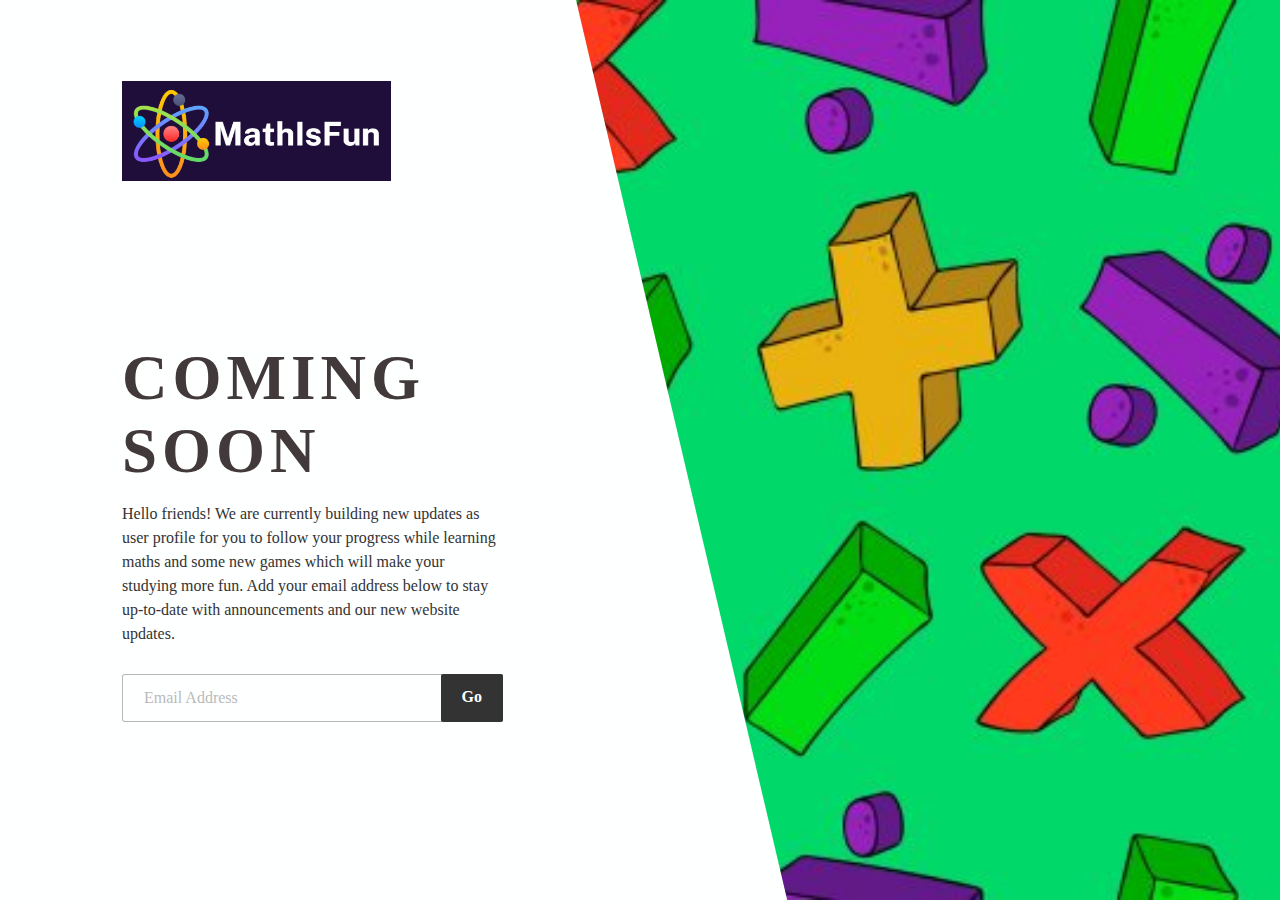
==== comingsoon.html @ f25f37a9 "Initial commit" ====
<!DOCTYPE html>
<html lang="en">
<head>
    <meta charset="UTF-8">
    <meta http-equiv="X-UA-Compatible" content="IE=edge">
    <meta name="viewport" content="width=device-width, initial-scale=1.0">
    <title>MathIsFun</title>

     <!-- CSS only -->
     <link href="https://cdn.jsdelivr.net/npm/bootstrap@5.2.0-beta1/dist/css/bootstrap.min.css" rel="stylesheet" integrity="sha384-0evHe/X+R7YkIZDRvuzKMRqM+OrBnVFBL6DOitfPri4tjfHxaWutUpFmBp4vmVor" crossorigin="anonymous">
     <!-- JavaScript Bundle with Popper -->
     <script src="https://cdn.jsdelivr.net/npm/bootstrap@5.2.0-beta1/dist/js/bootstrap.bundle.min.js" integrity="sha384-pprn3073KE6tl6bjs2QrFaJGz5/SUsLqktiwsUTF55Jfv3qYSDhgCecCxMW52nD2" crossorigin="anonymous"></script>
 
 <style>
    @font-face {
    font-family: 'AdiHaus';
    src: url('https://assets.codepen.io/6060109/adihaus_regular.ttf') format('truetype');
    font-weight: normal;
    font-style: normal;
}

@font-face {
    font-family: "AdiHaus";
    src: url("https://assets.codepen.io/6060109/adihaus_bold.ttf") format("truetype");
    font-weight: bold;
    font-style: normal;
}

*, *::before, *::after {
    box-sizing: border-box;
    border-style: none;
    list-style: none;
    margin: 0;
    padding: 0;
    text-decoration: none;
}
  
:root {
    --theme-color-black: #333333; /* rgba(51, 51, 51, 1) */
    --theme-color-brown: #423A3A; 
    --theme-color-red: #CD3A24;
    --theme-color-white: #FEFFFF; /* rgba(254, 255, 255, 1) */
}
  
/* ---------- MAIN BODY DECLERATIONS ---------- */

html, body {
    background-color: var(--theme-color-white);
    font-family: "AdiHaus";
    font-size: 14px;
    height: 100%;
    width: 100%;
}

input {
    font-family: 'AdiHaus';
}

.mobile-container {
    margin: 0 auto;
    max-width: 500px;
    min-width: 300px;
}

.hero-image-desktop {
    display: none;
}

/* ---------- HERO BANNER DECLERATIONS ---------- */
.hero-banner {
    align-items: center;
    display: flex;
    flex-direction: column;
}

.hero-banner .logo-wrapper {
    height: auto;
    margin: 0 auto;
    padding: 1rem 0;
    width: auto;
}
    
    .logo-wrapper img {
        display: block;
        height: 2.5rem;
        margin: 0 auto;
        width: auto;
    }

.hero-banner .hero-image {
    background-size: cover;
    background-repeat: no-repeat;
    background-position: center;
    height: 376px;
    width: 100%;
}

/* ---------- TEXT INFO DECLERATIONS ---------- */
.text-info {
    align-items: center;
    display: flex;
    flex-direction: column;
    text-align: center;
    width: 100%;
}

    .text-info > * {
        padding: 0 2.5rem 1rem;
    }

    /* intended for the first h2 within .text-info */
    .text-info h2:nth-child(1) {
        color: var(--theme-color-red);
        font-weight: normal;
        
    }

    .text-info h2 {
        font-size: 3.5rem;
        font-weight: bold;
        color: var(--theme-color-brown);
        letter-spacing: 5px;
        text-transform: uppercase;
    }

    .text-info p {
        color: var(--theme-color-black);
        line-height: 24px;
    }

    .text-info .email-signup {
        margin: 1rem 0 6rem;
        position: relative;
        width: 100%;
    }
    
        .email-signup .email-input {
            border: 1px solid rgba(51, 51, 51, .7);
            border-radius: 3px;
            padding: 1rem 1.5rem;
            opacity: .5;
            width: 100%;
        }

        .email-signup .email-input:focus {
            background-color: var(--theme-color-white);
            outline: 2px solid var(--theme-color-black);
            opacity: 1;
        }

        .email-signup .email-submit {
            background-color: var(--theme-color-black);
            border-bottom: 1px solid var(--theme-color-black);
            border-radius: 2px;
            color: var(--theme-color-white);
            cursor: pointer;
            font-weight: bold;
            opacity: 1;
            padding: 1rem 1.5rem;
            position: absolute;
            right: 0;
            margin-right: 2.5rem;
            z-index: 10;
        }

@media only screen and (min-width: 768px) {
    body {
        background-image: url(https://assets.codepen.io/6060109/destop-bg.png);
        background-position: center;
        background-repeat: no-repeat;
        background-size: cover;
        display: flex;
        flex-direction: row;
        height: 100%;
    }

    main {
        display: flex;
        flex-direction: column;
        height: inherit;
        max-width: 100%;
        margin: 0 auto;
        padding-left: 3.5rem;
    }

    .mobile-container {
        width: 45vw;
        display: flex;
        flex-direction: column;
        justify-content: space-around;
    }

    .hero-banner .logo-wrapper {
        margin-left: 3.5rem;
        width: 100%;
        display: flex;
        align-items: start;
        flex-direction: column;
    }
        .logo-wrapper img {
            margin: 0 0 0;
            padding-left: 2.5rem;
        }

    .hero-image {
        display: none;
    }

    .text-info {
        text-align: left;
        align-items: start;
    }
    
        .text-info h2 {
            font-size: 4.5rem;
        }

        .text-info p {
            font-size: 16px;
        }

        .text-info input {
            font-size: 16px;
        }
  
        .text-info .email-signup {
            margin: 1rem 0 7rem;
        }

    .hero-image-desktop {
        display: block;
        height: 100%;
        width: 55vw;
    }

    .hero-image-desktop img {
        clip-path: polygon(0 0, 100% 0, 100% 100%, 30% 100%);
        height: 100%;
        object-fit: cover;
        width: 100%;
    }
  
    .email-signup .email-submit {
        border-bottom: 2px solid var(--theme-color-black);
    }
}
 </style>
 
    </head>
    
 <body>

<div class="mobile-container">
    <header>
      <section class="hero-banner">
        <div class="logo-wrapper">
            <a href="index.html">
          <img src="images/mainlogo.png" alt="Main logo." style="height:100px" width="230px">
        </a>
        </div>
      </section>
    </header>
    <main>
      <article class="text-info">
        <h2></h2>
        <h2>Coming<br>Soon</h2>
        <p>Hello friends! We are currently building new updates as user profile for you to follow your progress while learning maths and some new games which will make your studying more fun. Add your email address below to stay up-to-date with announcements and our new website updates.</p>
        <section class = "email-signup">
          <form>
            <input class="email-input" type="email" required placeholder="Email Address" name="email-address">
            <input class="email-submit" value="Go" type="submit" text="Go" for="email-address"> 
          </form>
        </section>
      </article>
    </main>
  </div>
  <div class="hero-image-desktop">
    <img src="images/template.jpg" alt="background pic">
  </div>

  </body>
  </html>
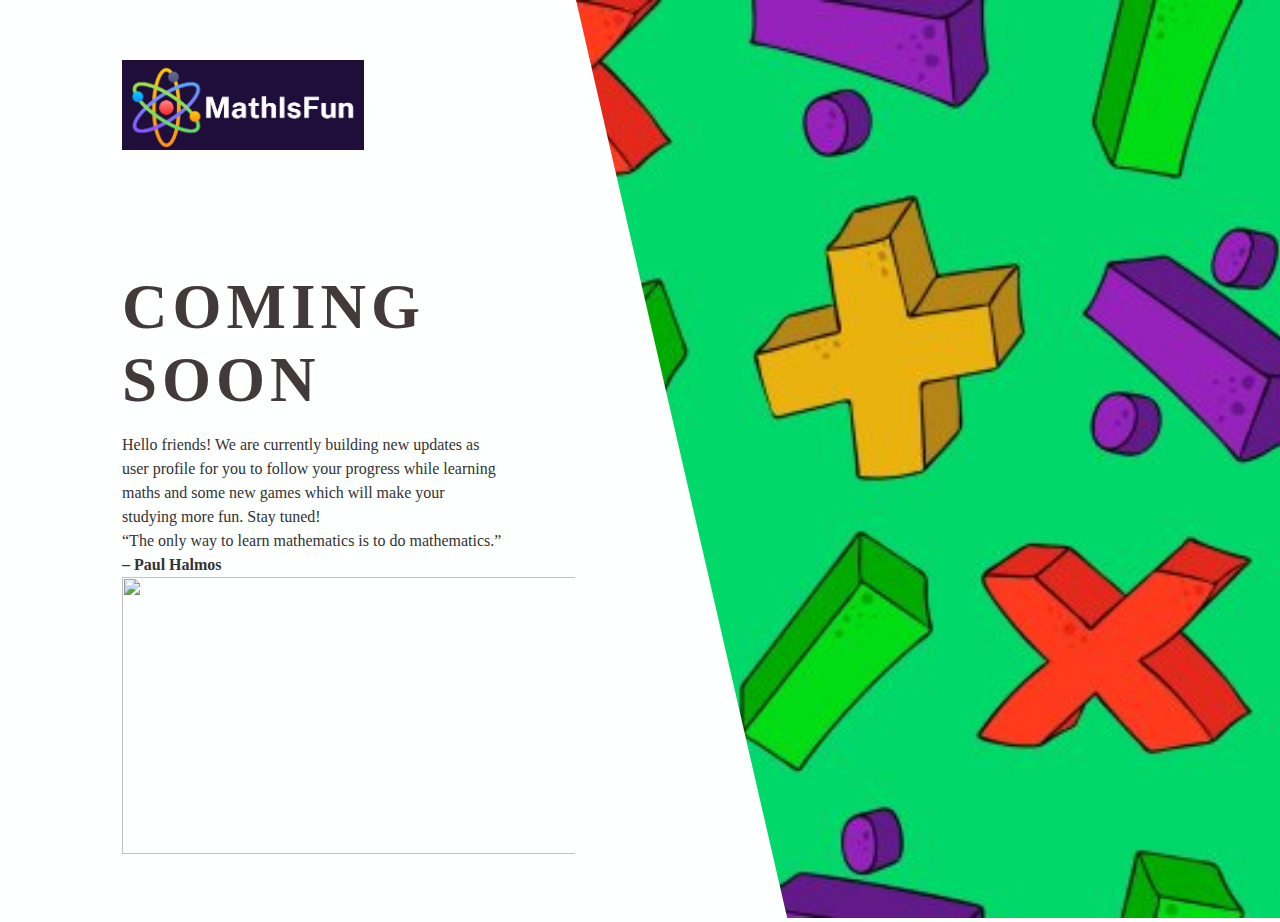
==== commit 443b24ff: "Updated file" ====
--- a/comingsoon.html
+++ b/comingsoon.html
@@ -105,7 +105,7 @@
 }
 
     .text-info > * {
-        padding: 0 2.5rem 1rem;
+        padding: 0 2.5rem 0;
     }
 
     /* intended for the first h2 within .text-info */
@@ -128,40 +128,13 @@
         line-height: 24px;
     }
 
-    .text-info .email-signup {
-        margin: 1rem 0 6rem;
+    .text-info {
+        margin: 1rem 0 0rem;
         position: relative;
         width: 100%;
     }
     
-        .email-signup .email-input {
-            border: 1px solid rgba(51, 51, 51, .7);
-            border-radius: 3px;
-            padding: 1rem 1.5rem;
-            opacity: .5;
-            width: 100%;
-        }
-
-        .email-signup .email-input:focus {
-            background-color: var(--theme-color-white);
-            outline: 2px solid var(--theme-color-black);
-            opacity: 1;
-        }
-
-        .email-signup .email-submit {
-            background-color: var(--theme-color-black);
-            border-bottom: 1px solid var(--theme-color-black);
-            border-radius: 2px;
-            color: var(--theme-color-white);
-            cursor: pointer;
-            font-weight: bold;
-            opacity: 1;
-            padding: 1rem 1.5rem;
-            position: absolute;
-            right: 0;
-            margin-right: 2.5rem;
-            z-index: 10;
-        }
+       
 
 @media only screen and (min-width: 768px) {
     body {
@@ -229,20 +202,17 @@
 
     .hero-image-desktop {
         display: block;
-        height: 100%;
+        height: 101%;
         width: 55vw;
     }
 
     .hero-image-desktop img {
         clip-path: polygon(0 0, 100% 0, 100% 100%, 30% 100%);
-        height: 100%;
+        height: 101%;
         object-fit: cover;
         width: 100%;
     }
   
-    .email-signup .email-submit {
-        border-bottom: 2px solid var(--theme-color-black);
-    }
 }
  </style>
  
@@ -255,7 +225,7 @@
       <section class="hero-banner">
         <div class="logo-wrapper">
             <a href="index.html">
-          <img src="images/mainlogo.png" alt="Main logo." style="height:100px" width="230px">
+          <img src="images/mainlogo.png" alt="Main logo." style="height:90px" width="230px">
         </a>
         </div>
       </section>
@@ -263,14 +233,12 @@
     <main>
       <article class="text-info">
         <h2></h2>
-        <h2>Coming<br>Soon</h2>
-        <p>Hello friends! We are currently building new updates as user profile for you to follow your progress while learning maths and some new games which will make your studying more fun. Add your email address below to stay up-to-date with announcements and our new website updates.</p>
-        <section class = "email-signup">
-          <form>
-            <input class="email-input" type="email" required placeholder="Email Address" name="email-address">
-            <input class="email-submit" value="Go" type="submit" text="Go" for="email-address"> 
-          </form>
-        </section>
+        <h2>Coming<br>Soon</h2> <br>
+        <p>Hello friends! We are currently building new updates as user profile for you to follow your progress while learning maths and some new games which will make your studying more fun. Stay tuned!</p>
+        <p>“The only way to learn mathematics is to do mathematics.” <b>– Paul Halmos</b></p>
+        
+          <img src="images/soon.jpg" width="523px" height="277px">
+        
       </article>
     </main>
   </div>
